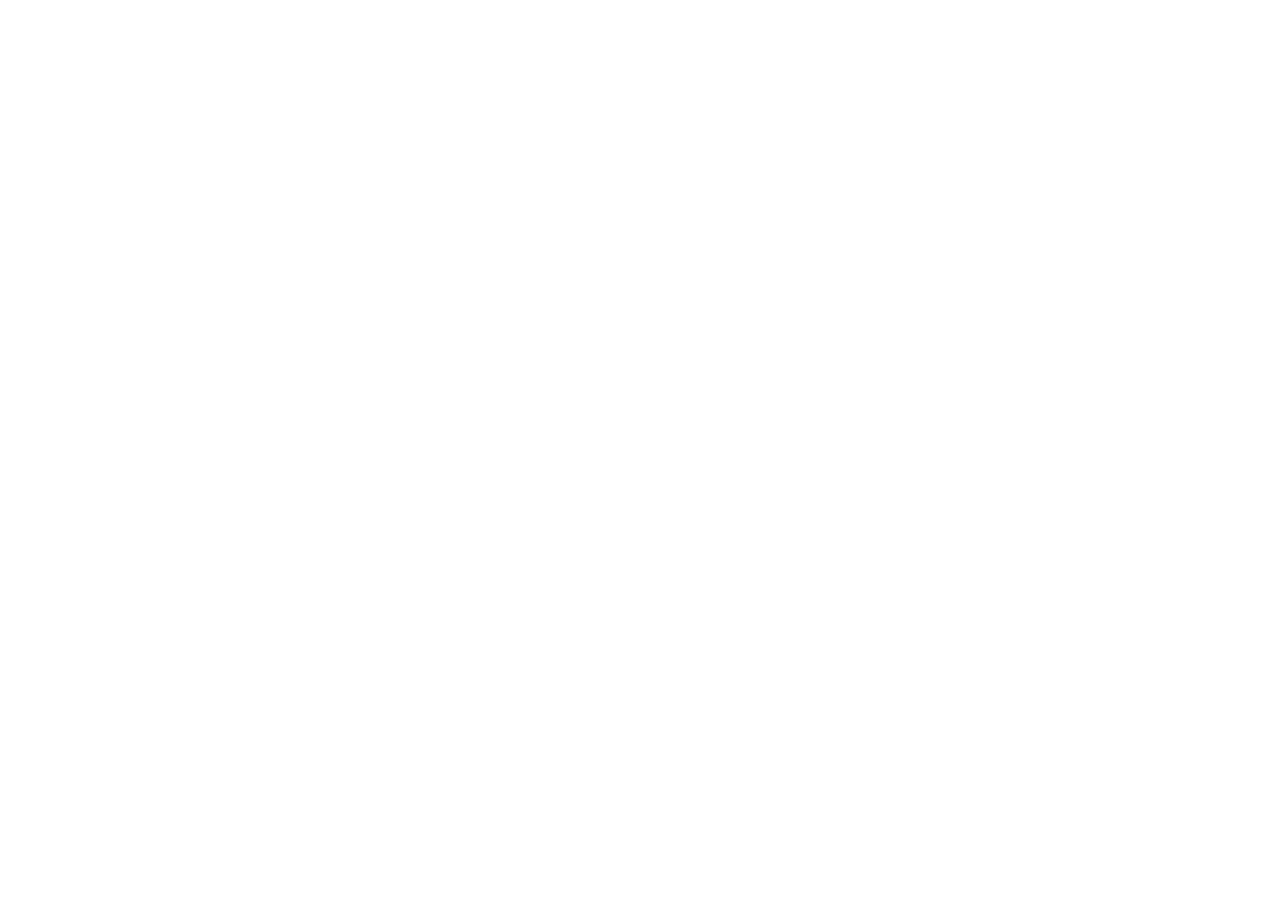
==== index.html @ c38d63c0 "add index file" ====
<!DOCTYPE html>
<html lang="en">
<head>
    <meta charset="UTF-8">
    <meta name="viewport" content="width=device-width, initial-scale=1.0">
    <title>Web Portoloi </title>
</head>
<body>
    <header>

    </header>
    <main>

    </main>
    <footer>
        
    </footer>

</body>
</html>
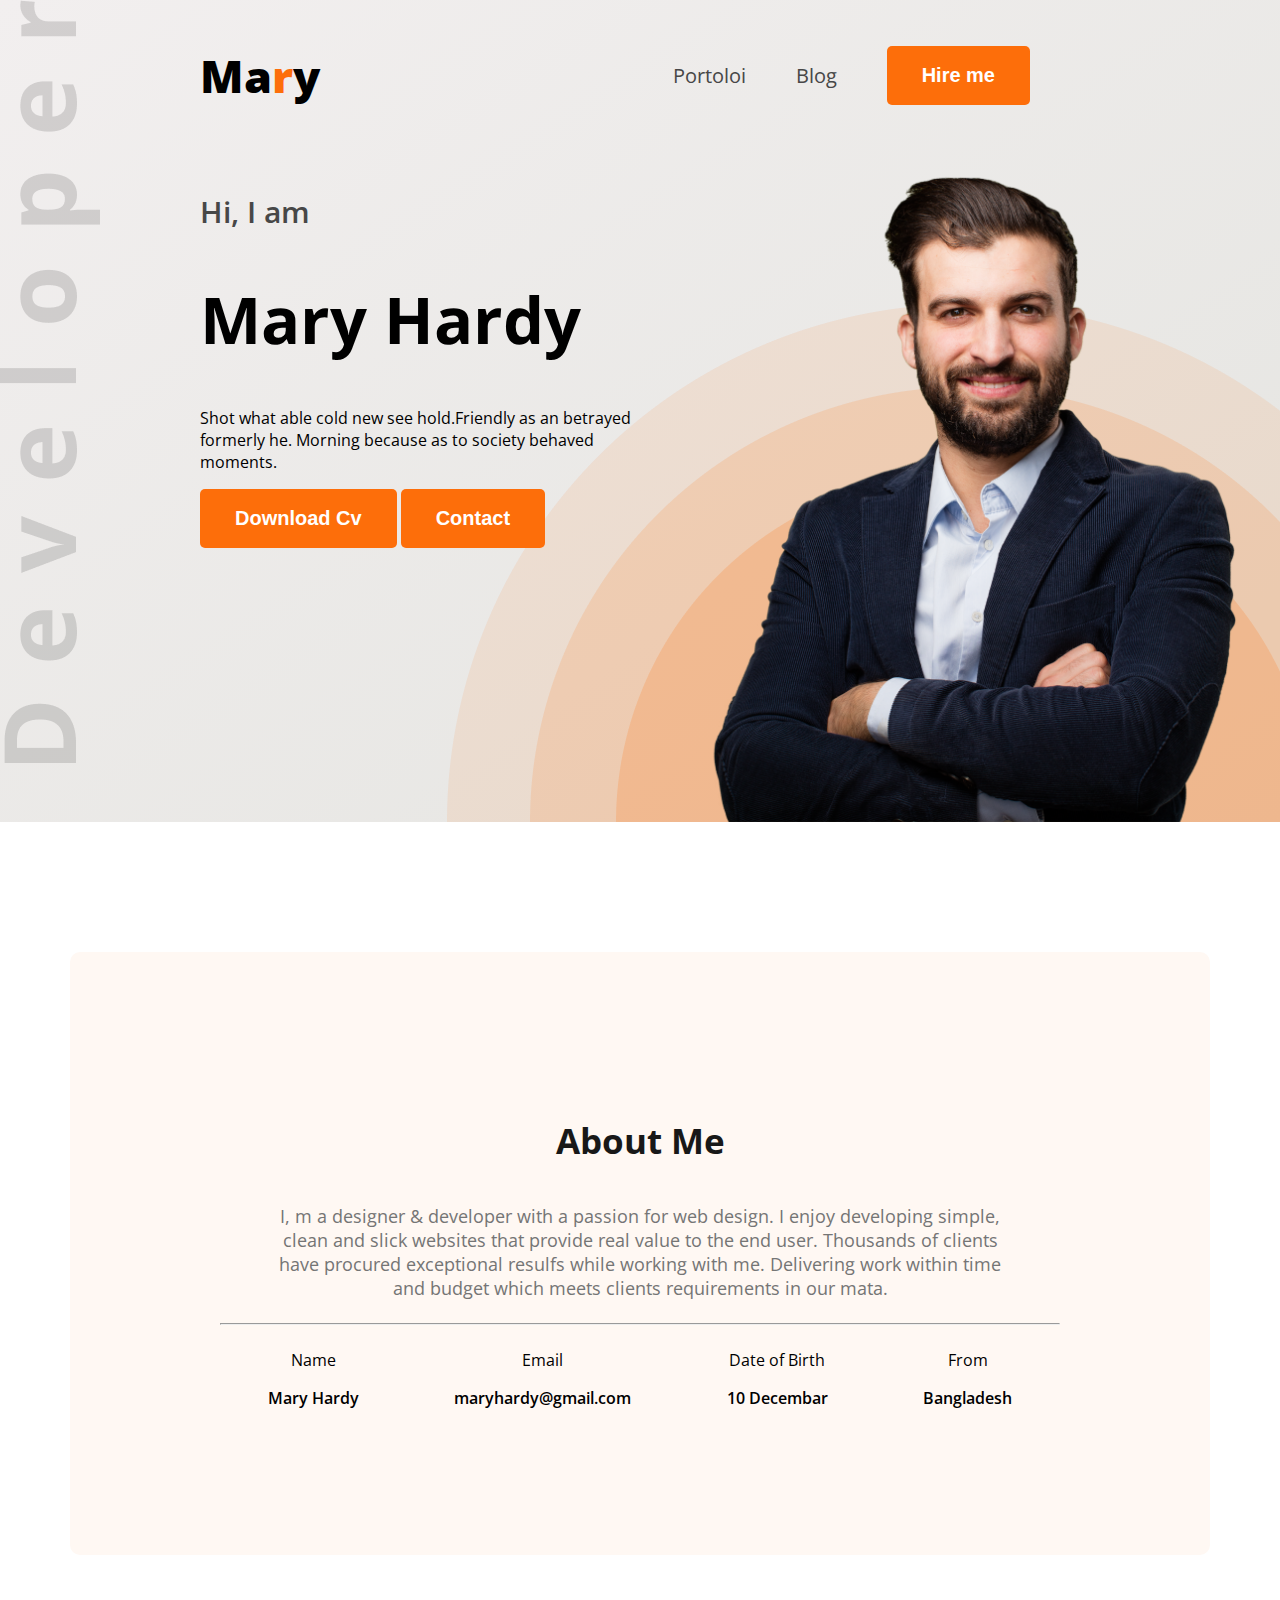
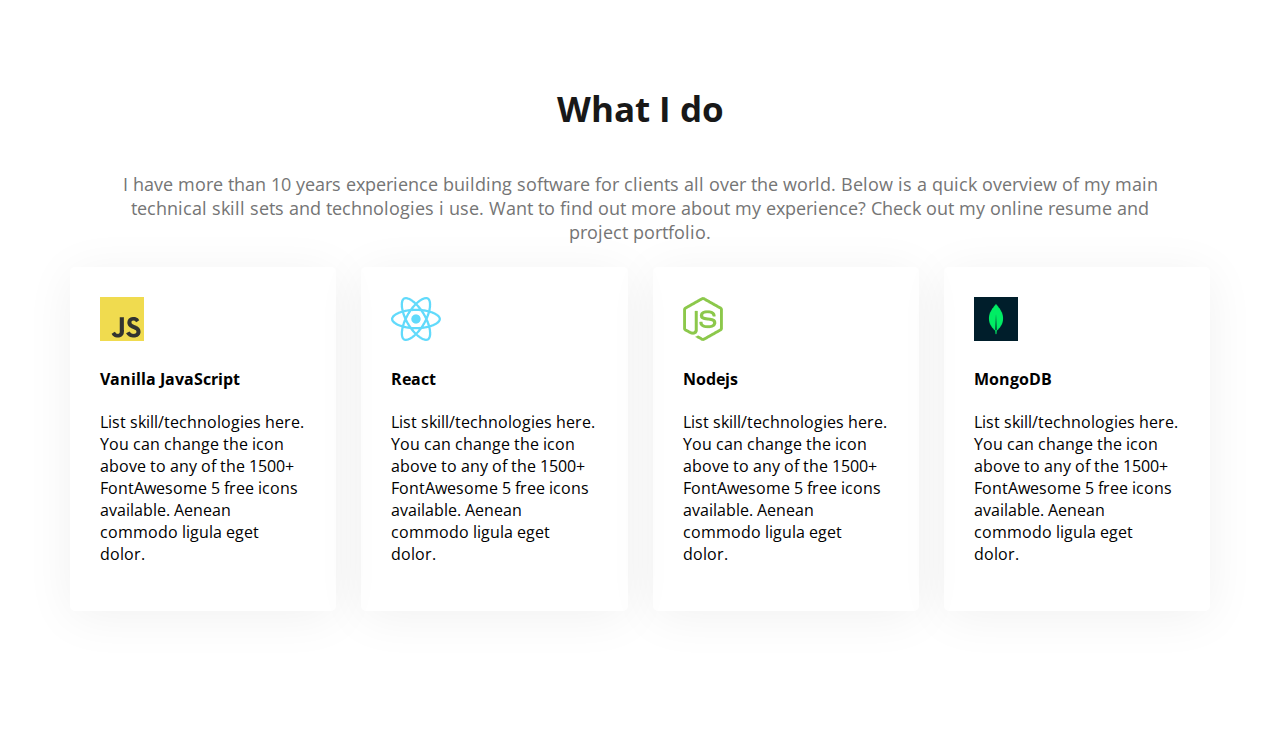
==== commit 8da7af1d: "added header section  about description" ====
--- a/index.html
+++ b/index.html
@@ -4,16 +4,98 @@
     <meta charset="UTF-8">
     <meta name="viewport" content="width=device-width, initial-scale=1.0">
     <title>Web Portoloi </title>
+    <link rel="stylesheet" href="styles/style.css">
 </head>
-<body>
-    <header>
-
+<body class="open-sans-normal">
+    <header class="header secondary-bg">
+        <nav>
+            <h3 class="nav-titel">Ma<span class="text-primary">r</span>y</h3>
+            <ul>
+                <li><a class="dark-2" href="">Portoloi</a></li>
+                <li><a class="dark-2" href="">Blog</a></li>
+                <li><a href=""><button class="btn-primary">Hire me</button></a></li>
+            </ul>
+        </nav>
+        <div class="banner">
+            <div class="banner-content">
+                <h4 class="banner-greetings dark-2">Hi, I am</h4>
+                <h1 class="banner-titel">Mary Hardy</h1>
+                <p class="banner-description">
+                    Shot what able cold new see hold.Friendly as an betrayed formerly he. Morning because as to society behaved moments.
+                </p>
+                <button class="btn-primary">Download Cv</button>
+                <button class="btn-primary">Contact</button>
+            </div>
+            <img class="banner-profile-img" src="images/hardy.png" alt="hardy">
+        </div>
     </header>
     <main>
 
+        <section class="about secondary-bg">
+            <h3 class="section-titel">About Me</h3>
+            <p class="section-description">I, m a designer & developer with a passion for web design. I enjoy developing simple, clean and slick websites that provide real value to the end user. Thousands of clients have procured exceptional resulfs while working with me. Delivering work within time and budget which meets clients requirements in our mata.</p>
+<hr>
+            <!-- .about-item*4>p.item-titel+p.item-description -->
+
+
+            <div class="about-items">
+                <div class="about-item">
+                    <p class="item-titel">Name</p>
+                    <p class="item-description">Mary Hardy</p>
+                </div>
+                <div class="about-item">
+                    <p class="item-titel">Email</p>
+                    <p class="item-description">maryhardy@gmail.com</p>
+                </div>
+                <div class="about-item">
+                    <p class="item-titel">Date of Birth</p>
+                    <p class="item-description">10 Decembar</p>
+                </div>
+                <div class="about-item">
+                    <p class="item-titel">From</p>
+                    <p class="item-description">Bangladesh</p>
+                </div>
+            </div>
+        </section>
+
+        <!-- what is a section start -->
+
+        <section class="skills">
+            <h3 class="section-titel text-center">What I do</h3>
+            <p class="section-description text-center">I have more than 10 years experience building software for clients all over the world. Below is a quick overview of my main technical skill sets and technologies i use. Want to find out more about my experience? Check out my online resume and project portfolio.</p>
+
+            <div class="skills-container">
+
+                <!-- .skill*4>img+h4.skill-title+p.skill-description -->
+                <div class="skill">
+                    <img src="images/icons/js.png" alt="">
+                    <h4 class="skill-title">Vanilla JavaScript</h4>
+                    <p class="skill-description">List skill/technologies here. You can change the icon above to any of the 1500+ FontAwesome 5 free icons available. Aenean commodo ligula eget dolor.</p>
+                </div>
+                <div class="skill">
+                    <img src="images/icons/react.png" alt="">
+                    <h4 class="skill-title">React</h4>
+                    <p class="skill-description">List skill/technologies here. You can change the icon above to any of the 1500+ FontAwesome 5 free icons available. Aenean commodo ligula eget dolor.</p>
+                </div>
+                <div class="skill">
+                    <img src="images/icons/nodejs.png" alt="">
+                    <h4 class="skill-title">Nodejs</h4>
+                    <p class="skill-description">List skill/technologies here. You can change the icon above to any of the 1500+ FontAwesome 5 free icons available. Aenean commodo ligula eget dolor.</p>
+                </div>
+                <div class="skill">
+                    <img src="images/icons/mongo.png" alt="">
+                    <h4 class="skill-title">MongoDB</h4>
+                    <p class="skill-description">List skill/technologies here. You can change the icon above to any of the 1500+ FontAwesome 5 free icons available. Aenean commodo ligula eget dolor.</p>
+                </div>
+
+            </div>
+        </section>
+
+        
     </main>
+
     <footer>
-        
+
     </footer>
 
 </body>
--- a/styles/style.css
+++ b/styles/style.css
@@ -0,0 +1,158 @@
+
+@import url('https://fonts.googleapis.com/css2?family=Open+Sans:ital,wght@0,300..800;1,300..800&display=swap');
+
+
+
+.open-sans-normal{
+    margin: 0;
+    padding: 0;
+}
+
+.open-sans-normal{
+  font-family: "Open Sans", sans-serif;
+  font-optical-sizing: auto;
+  font-style: normal;
+  font-variation-settings:
+    "wdth" 100;
+}
+
+/*shared style*/
+.secondary-bg{
+    background-color: #FFF8F3;
+}
+.text-primary{
+    color: #FD6E0A;
+}
+
+.dark-2{
+    color: #474747;
+}
+
+.btn-primary{
+    background-color: #FD6E0A;
+    font-size: 20px;
+    color: white;
+    font-weight: bold;
+    padding: 18px 35px;
+    border-radius: 5px;
+    border: none;
+}
+
+.section-titel{
+    font-size: 35px;
+    font-weight: bold;
+    color:#181818;
+}
+.section-description{
+    font-size: 18px;
+    color: #757575;
+}
+
+.text-center{
+    text-align: center;
+}
+
+
+/*header------------*/
+.header{
+    background-image: url(../images/developer.png), url(../images/header_bg.png),linear-gradient(to bottom right, #f2efef, #e4e4e0);
+    background-repeat: no-repeat;
+    background-position: top left, bottom right;
+}
+
+/*nav styles*/
+nav{
+    display: flex;
+    align-items: center;
+    justify-content: space-between;
+    margin: 0 200px;
+}
+.nav-titel{
+    font-weight: 800;
+    font-size: 45px;
+}
+
+nav ul{
+    display: flex;
+    align-items: center;
+}
+
+nav ul li{
+    list-style: none;
+    margin-right: 50px;
+}
+nav li a{
+    text-decoration: none;
+    font-size: 20px;
+}
+
+/*Banner styles*/
+.banner{
+    display: flex;
+    justify-content: space-between;
+    margin: 0 35px 0 200px;
+}
+
+.banner-content{
+    max-width: 100%;
+}
+.banner-greetings{
+    font-size: 30px;
+    font-weight: 600;
+}
+.banner-titel{
+    font-size: 65px;
+    font-weight: bold;
+}
+
+
+.banner-profile-img{
+    width: 580px;
+}
+
+/* main style */
+
+main{
+    max-width: 1140px;
+    margin: 0 auto;
+}
+
+main section{
+    margin-top: 130px;
+    margin-bottom: 130px;
+}
+/*about section style*/
+
+
+.about{
+    border-radius: 10px;
+    padding: 130px 150px;
+    text-align: center;
+    margin-top:130px ;
+}
+.about-items{
+    display: flex;
+    justify-content: space-around;
+}
+
+.item-description{
+    font-weight: 600;
+}
+
+.section-description{
+    padding: 5px 50px ;
+}
+
+/* skillls section style */
+
+.skills-container{
+    display: flex;
+    gap: 25px;
+}
+.skill{
+    padding:30px ;
+    border-radius: 5px;
+    box-shadow: 0px 6px 50px 0px rgba(0, 0, 0, 0.06);
+}
+
+
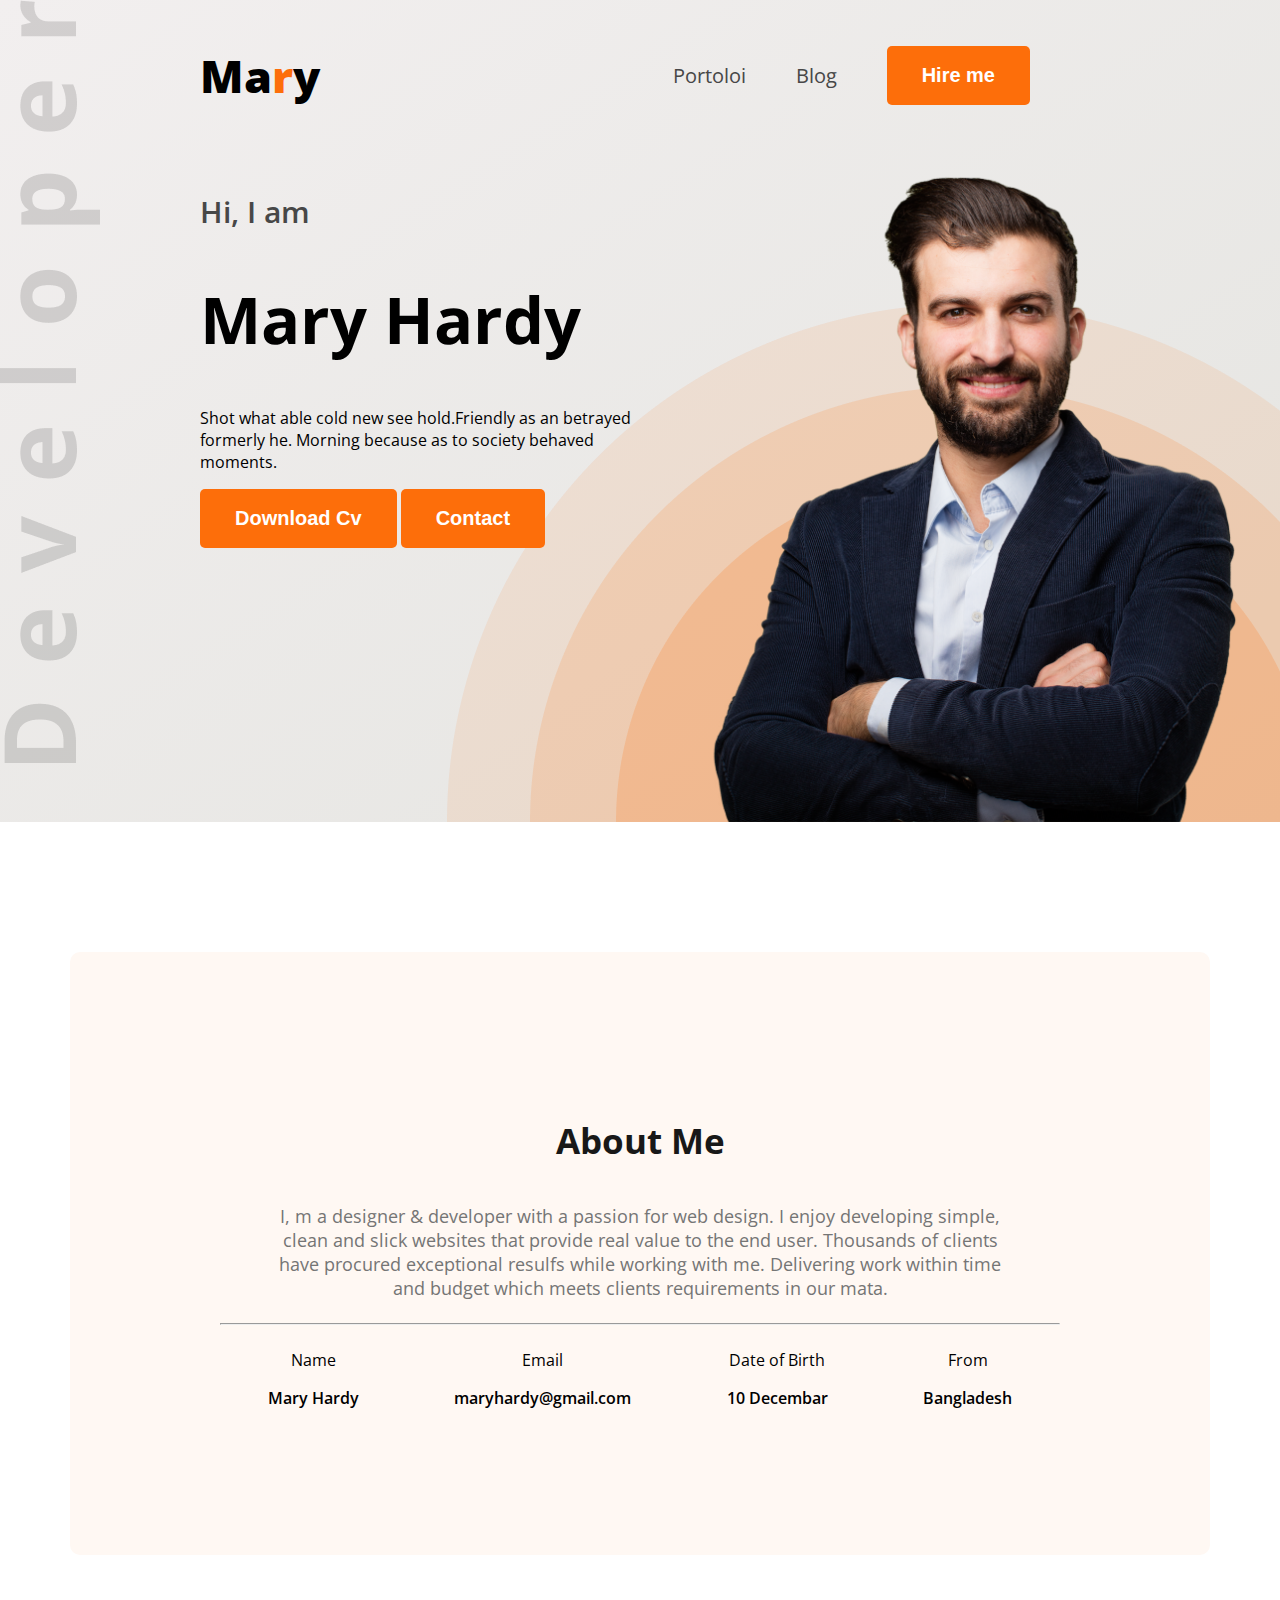
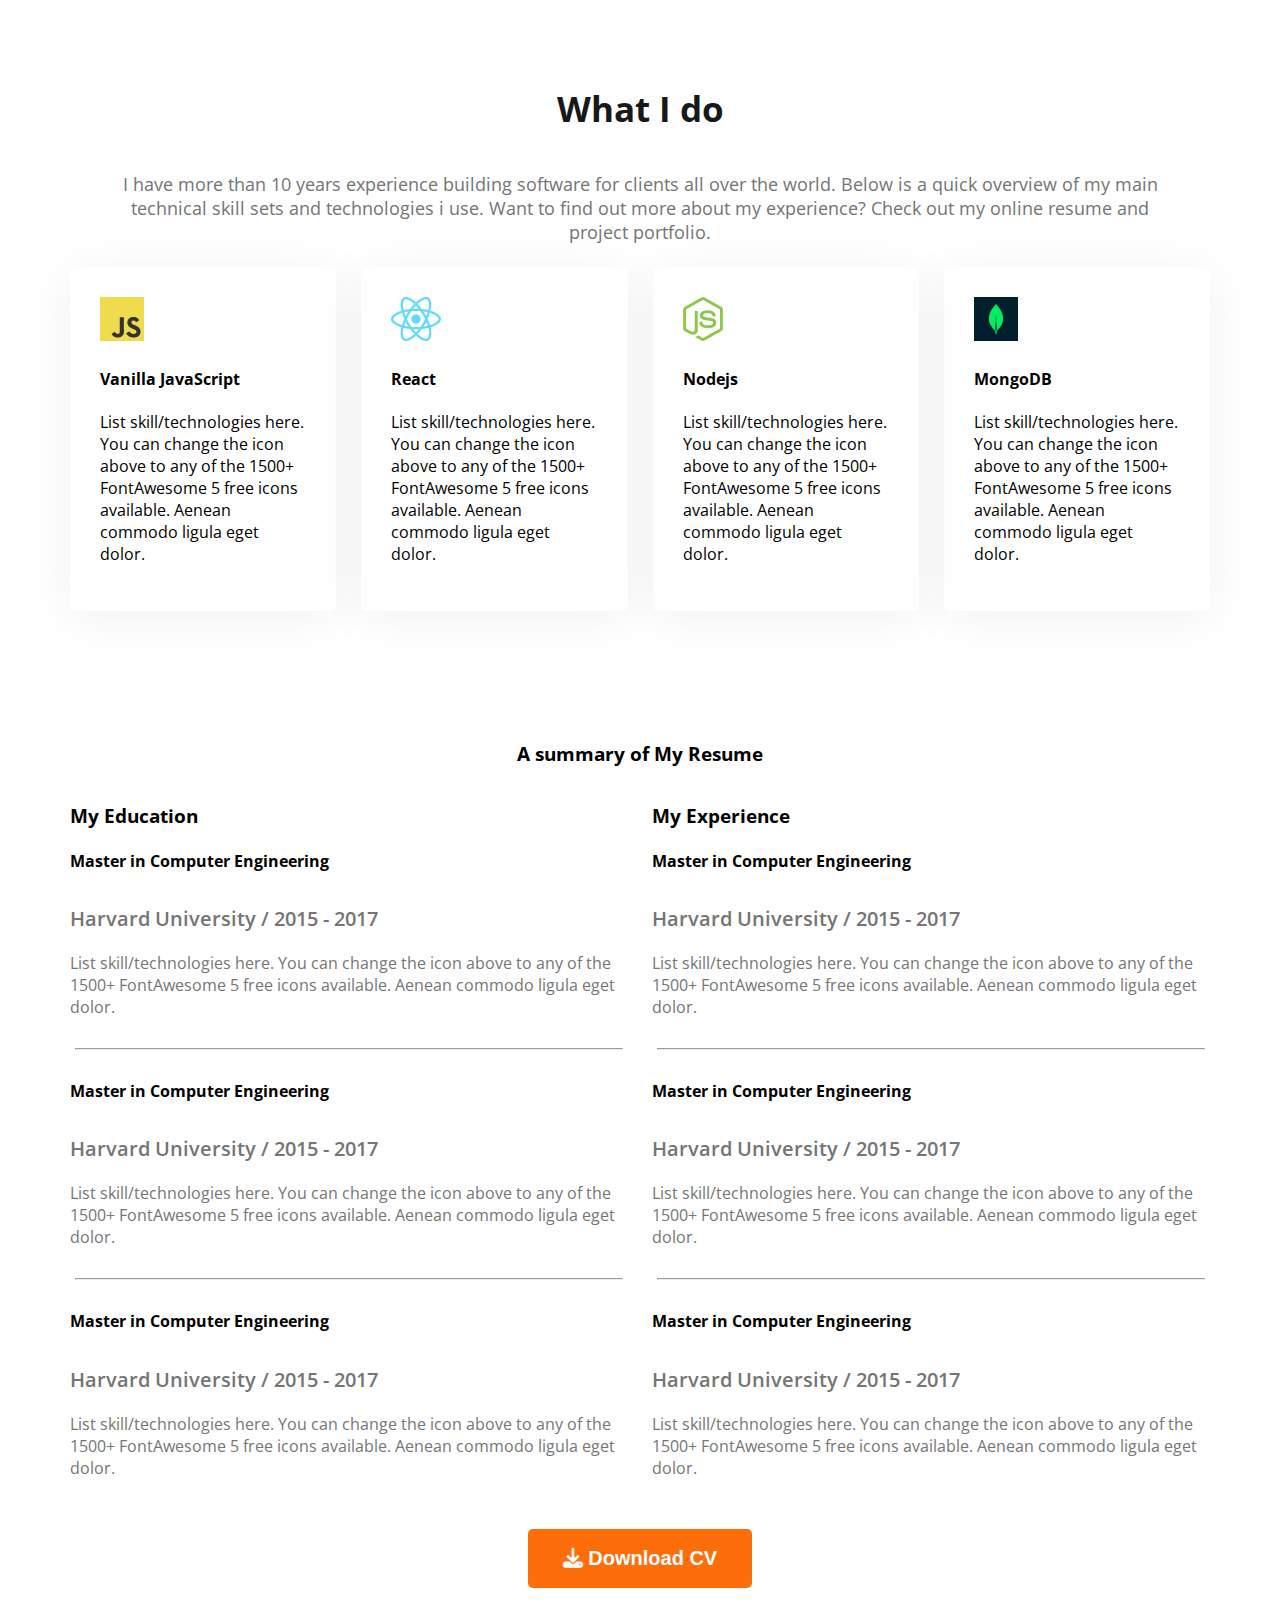
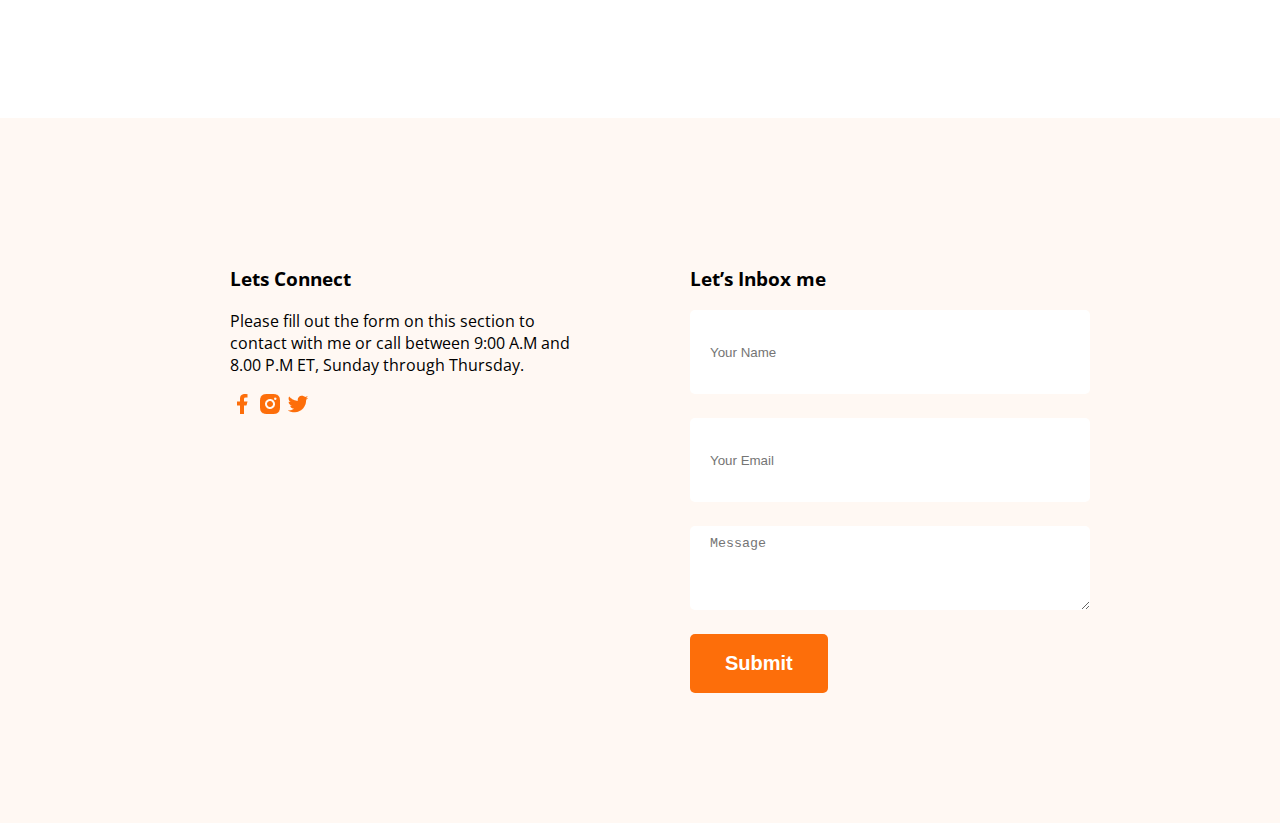
==== commit 718ca424: "added footer  section  content upload" ====
--- a/index.html
+++ b/index.html
@@ -4,6 +4,8 @@
     <meta charset="UTF-8">
     <meta name="viewport" content="width=device-width, initial-scale=1.0">
     <title>Web Portoloi </title>
+    <link rel="stylesheet" href="https://cdnjs.cloudflare.com/ajax/libs/font-awesome/6.5.2/css/all.min.css"/>
+    
     <link rel="stylesheet" href="styles/style.css">
 </head>
 <body class="open-sans-normal">
@@ -90,13 +92,89 @@
 
             </div>
         </section>
+<!-- section resume style-->
 
+<section class="resume">
+    <h3 class="section-title text-center">A summary of My Resume</h3>
+    <div class="resume-container">
+        <!-- .resume-column*2>h3.resume-column-title+.experience*3>h4.experience-title+h5.experience-sub-title+.experience-description -->
+        <div class="resume-column">
+            <h3 class="resume-column-title">My Education</h3>
+            <div class="experience">
+                <h4 class="experience-title">Master in Computer Engineering</h4>
+                <h5 class="experience-sub-title">Harvard University / 2015 - 2017</h5>
+                <div class="experience-description">List skill/technologies here. You can change the icon above 
+                    to any of the 1500+ FontAwesome 5 free icons available. Aenean commodo ligula eget dolor.</div>
+            </div>
+            <hr>
+            <div class="experience">
+                <h4 class="experience-title">Master in Computer Engineering</h4>
+                <h5 class="experience-sub-title">Harvard University / 2015 - 2017</h5>
+                <div class="experience-description">List skill/technologies here. You can change the icon above 
+                    to any of the 1500+ FontAwesome 5 free icons available. Aenean commodo ligula eget dolor.</div>
+            </div>
+            <hr>
+            <div class="experience">
+                <h4 class="experience-title">Master in Computer Engineering</h4>
+                <h5 class="experience-sub-title">Harvard University / 2015 - 2017</h5>
+                <div class="experience-description">List skill/technologies here. You can change the icon above 
+                    to any of the 1500+ FontAwesome 5 free icons available. Aenean commodo ligula eget dolor.</div>
+            </div>
+        </div>
+        <div class="resume-column">
+            <h3 class="resume-column-title">My Experience</h3>
+            <div class="experience">
+                <h4 class="experience-title">Master in Computer Engineering</h4>
+                <h5 class="experience-sub-title">Harvard University / 2015 - 2017</h5>
+                <div class="experience-description">List skill/technologies here. You can change the icon above 
+                    to any of the 1500+ FontAwesome 5 free icons available. Aenean commodo ligula eget dolor.</div>
+            </div>
+            <hr>
+            <div class="experience">
+                <h4 class="experience-title">Master in Computer Engineering</h4>
+                <h5 class="experience-sub-title">Harvard University / 2015 - 2017</h5>
+                <div class="experience-description">List skill/technologies here. You can change the icon above 
+                    to any of the 1500+ FontAwesome 5 free icons available. Aenean commodo ligula eget dolor.</div>
+            </div>
+            <hr>
+            <div class="experience">
+                <h4 class="experience-title">Master in Computer Engineering</h4>
+                <h5 class="experience-sub-title">Harvard University / 2015 - 2017</h5>
+                <div class="experience-description">List skill/technologies here. You can change the icon above 
+                    to any of the 1500+ FontAwesome 5 free icons available. Aenean commodo ligula eget dolor.</div>
+            </div>
+        </div>
         
+    </div>
+    <div class="text-center resume-download-cv">
+        <button class="btn-primary"><i class="fa-solid fa-download"></i> Download CV</button>
+    </div>
+</section> 
+
+
     </main>
 
-    <footer>
-
+    <footer class="secondary-bg">
+        <div class="footer-column">
+            <h3 class="section-title">Lets Connect</h3>
+            <p>Please fill out the form on this section to contact with me or call between 9:00 A.M and 8.00 P.M ET, Sunday through Thursday.</p>
+            <div>
+                <a href=""><img src="images/icons/facebook.png" alt=""></a>
+                <a href=""><img src="images/icons/insta.png" alt=""></a>
+                <a href=""><img src="images/icons/twitter.png" alt=""></a>
+            </div>
+        </div>
+        <div class="footer-column">
+            <h3 class="section-title">Let’s Inbox me</h3>
+            <form action="">
+                <input type="text" name="" id="" placeholder="Your Name">
+                <input type="email" name="" id="" placeholder="Your Email">
+                <textarea name="" id="" cols="30" rows="20" placeholder="Message"></textarea>
+                <input class="btn-primary" type="submit" value="Submit">
+            </form>
+        </div>
     </footer>
+    
 
 </body>
 </html>--- a/styles/style.css
+++ b/styles/style.css
@@ -155,4 +155,44 @@
     box-shadow: 0px 6px 50px 0px rgba(0, 0, 0, 0.06);
 }
 
+/* resume section styles */
+.resume-container{
+    display: flex;
+    gap: 24px;
+}
+.experience-sub-title{
+    font-size: 20px;
+    font-weight: 600;
+    margin-bottom: 20px;
+}
+.experience-description, .experience-sub-title{
+    color: #757575;
+}
+.resume hr{
+    margin: 30px 5px;
+}
 
+.resume-download-cv{
+    margin-top: 50px;
+}
+
+/* footer styles */
+footer{
+    padding: 130px 230px;
+    display: flex;
+    gap: 100px;
+}
+.footer-column{
+    width: 50%;
+}
+
+footer input[type="text"],  footer input[type="email"], footer textarea{
+    height: 64px;
+    border-radius: 5px;
+    background-color: white;
+    display: block;
+    width: 100%;
+    padding: 10px 20px;
+    margin-bottom: 24px;
+    border: none;
+}
